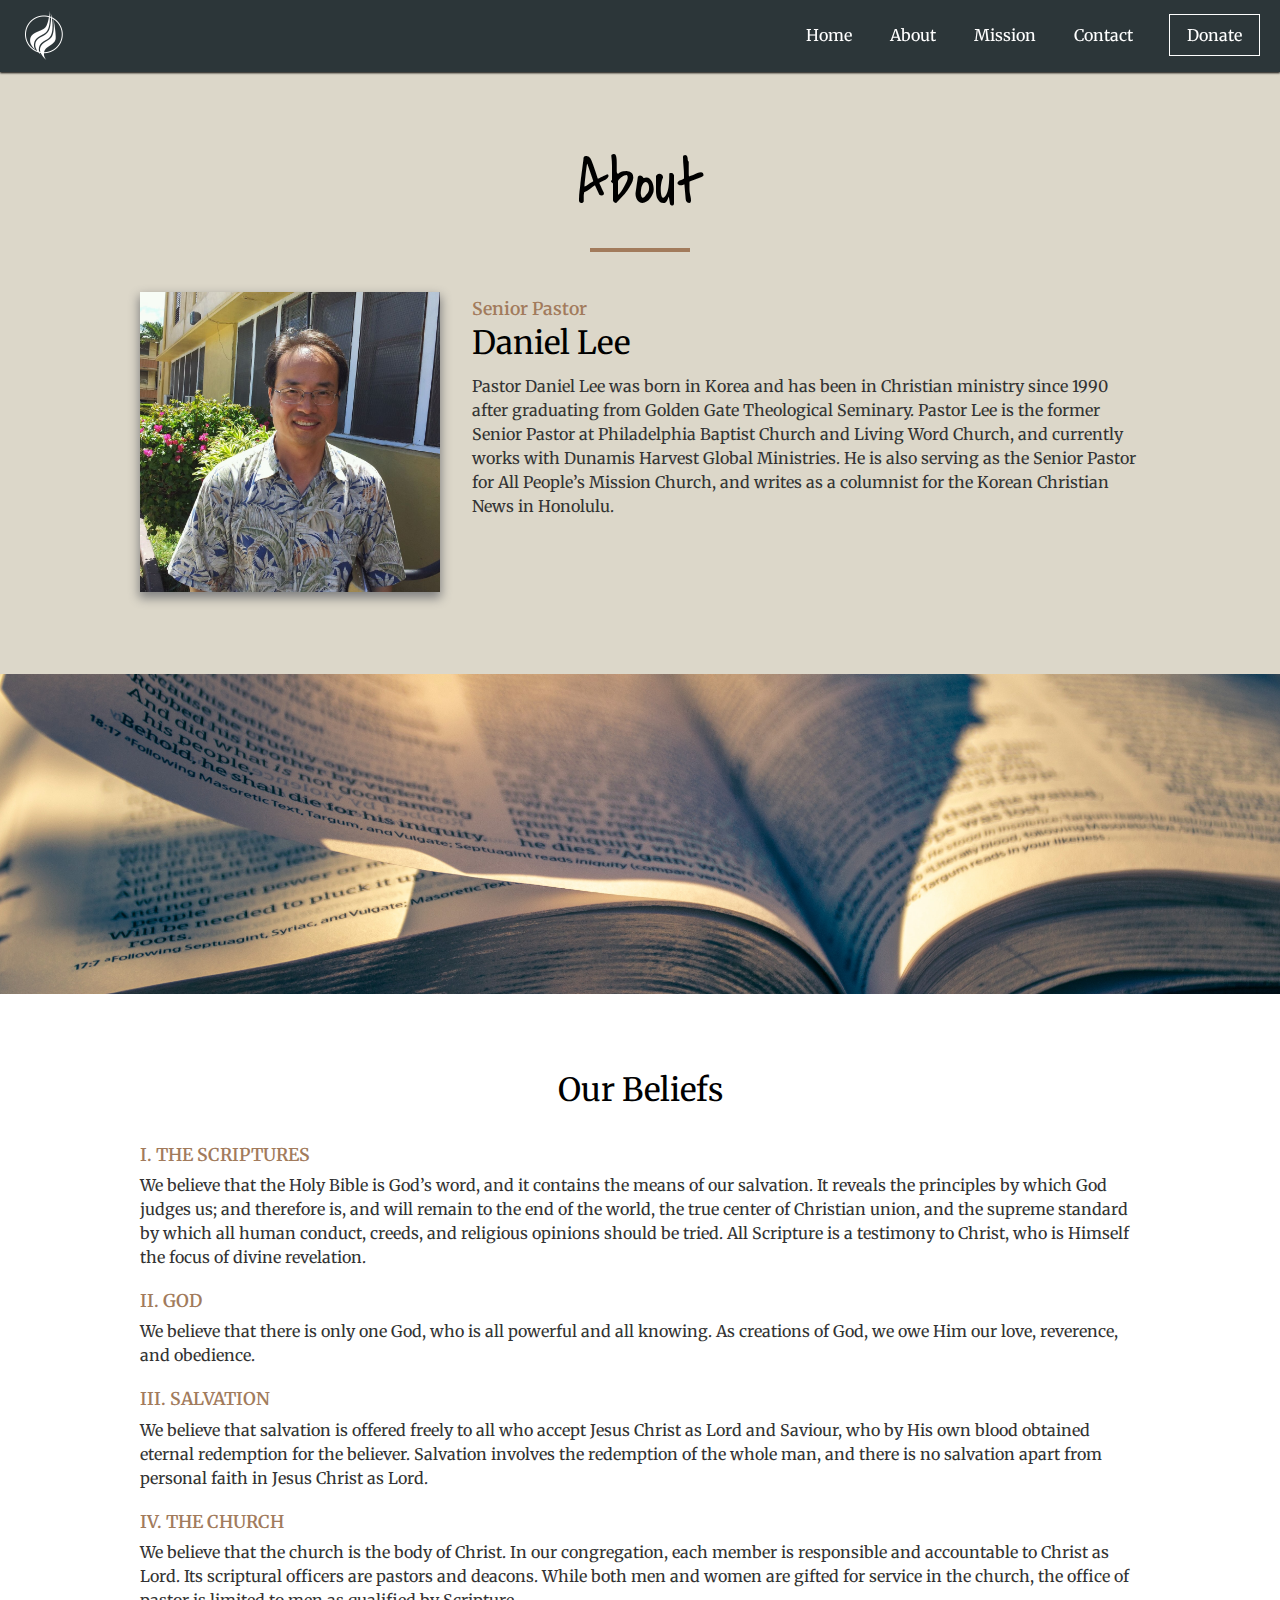
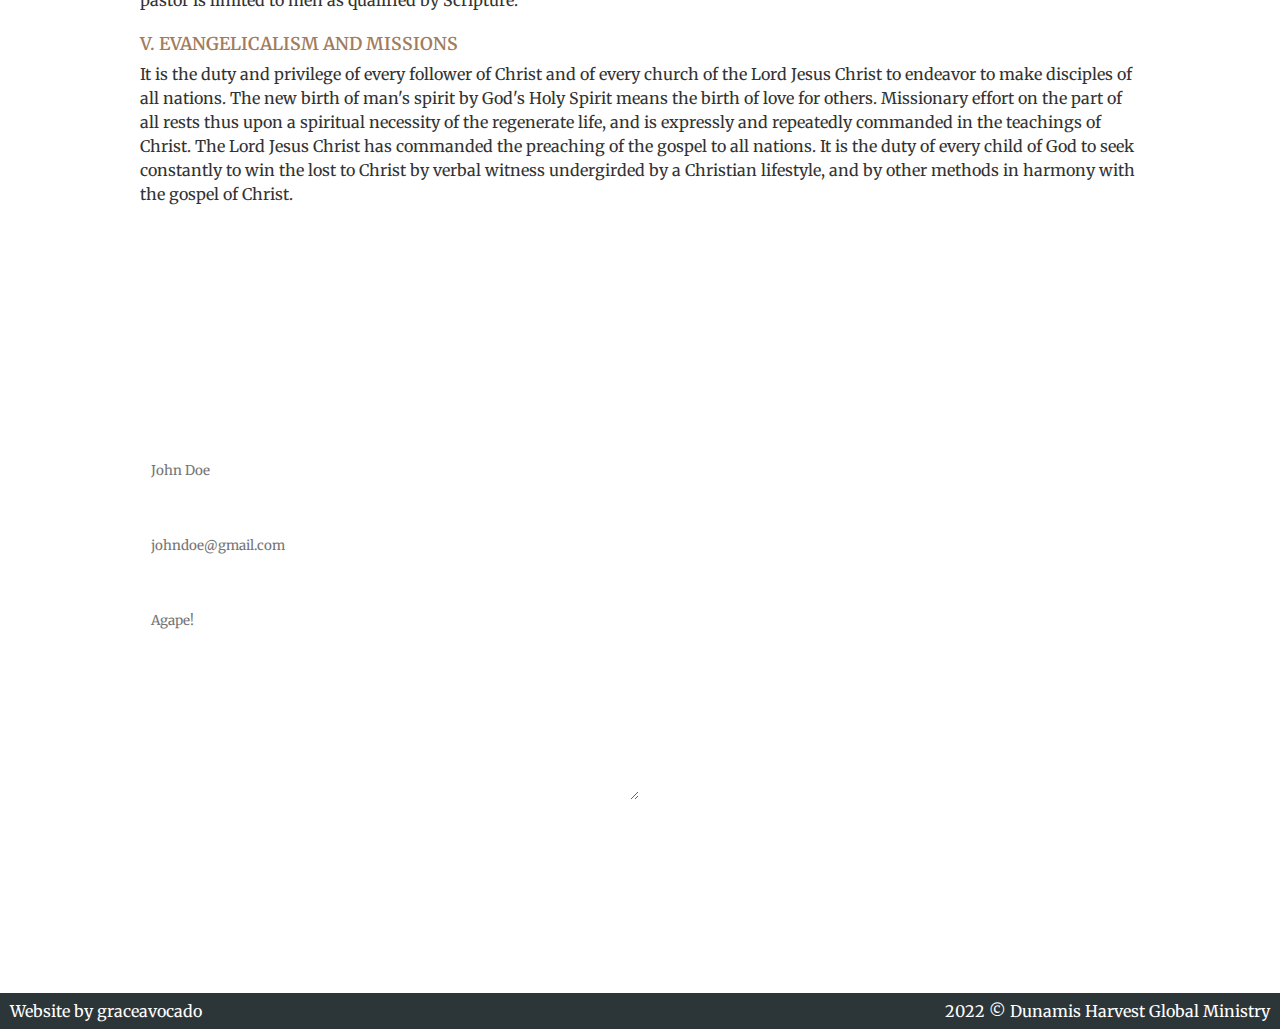
==== about.html @ da5696f4 "nav link fix update" ====
<!DOCTYPE html>
<html lang="en" dir="ltr">

<head>
  <meta charset="utf-8">
  <meta name=viewport content="width=device-width, initial-scale=1, user-scalable=yes">
  <title>About | Dunamis Harvest Global Ministry</title>
  <!-- FAVICON -->
  <link rel="apple-touch-icon" sizes="180x180" href="img/favicon.png">
  <link rel="icon" type="image/png" sizes="32x32" href="img/favicon.png">
  <link rel="icon" type="image/png" sizes="16x16" href="img/favicon.png">

  <!-- CSS FILES -->
  <link rel="stylesheet" href="css/normalize.css">
  <link rel="stylesheet" href="css/style.css">
  <link rel="stylesheet" href="css/media.css">

  <!-- FONTS -->
  <link rel="preconnect" href="https://fonts.googleapis.com">
  <link rel="preconnect" href="https://fonts.gstatic.com" crossorigin>
  <link
    href="https://fonts.googleapis.com/css2?family=Covered+By+Your+Grace&family=Merriweather:ital,wght@0,300;0,400;0,700;0,900;1,300;1,400;1,700;1,900&display=swap"
    rel="stylesheet">
  <!-- ICONS -->
</head>

<body>

  <!-- NAVIGATION -->
  <nav id="nav-bar" class="dark-bg padding nav-shadow">
    <div class="logo">
      <a href="./">
        <img class="logo-img" src="img/icon.png" alt="Dunamis Harvest icon">
      </a>
    </div>
    <div class="toggle">
      <div class="hamburger" id="hamburger-1" onclick="toggleMenu()">
        <span class="line"></span>
        <span class="line"></span>
        <span class="line"></span>
      </div>
    </div>
    <div class="mobile-menu">
      <div id="backdrop" onclick="toggleMenu()"></div>
      <div class="menu">
        <ul>
          <li><a href="./">Home</a></li>
          <li><a href="about.html">About</a></li>
          <li class="dropdown"><a href="mission.html">Mission</a>
            <div class="dropdown-content">
              <a href="pg/philippines.html">Philippines</a>
              <a href="pg/nepal.html">Nepal</a>
              <a href="pg/malaysia.html">Malaysia</a>
            </div>
          </li>
          <li><a href="contact.html">Contact</a></li>
          <span class="outline">
            <a target="_blank" href="https://www.paypal.com/paypalme/dunamisharvest">
              <li>Donate</li>
            </a>
          </span>
        </ul>
      </div>
    </div>
  </nav>

  <!-- HEADER -->
  <div class="header-pg nav-spacing color-bg">
    <h1 class="center-text">About</h1>
    <hr class="mod-hr">
  </div>
  <div class="color-bg spacing-bottom">
    <!-- <div class="width">
      <p>Dunamis Harvest Global Ministry is an international evangelical
        organization dedicated to proclaiming the good news of Jesus Christ and
        demonstrating His love to His people with the power of Holy Spirit. We
        work primarily in Asia within areas characterized by poverty, spiritual
        darkness, and suffering. We would like to share our ministry and bring
        to life the vision we have for the people of God.</p>
    </div> -->
    <!-- spacing-top -->
    <div class="pic-col width ">
      <div class="pic-col-img">
        <img class="shadow-box" src="img/about/daniel.png" alt="picture of Daniel Lee">
      </div>
      <div class="pic-col-text left-space">
        <h4>Senior Pastor</h4>
        <h3 class="pad-heading">Daniel Lee</h3>
        <p>Pastor Daniel Lee was born in Korea and has been in Christian ministry since 1990 after graduating from
          Golden Gate Theological Seminary. Pastor Lee is the former Senior Pastor at Philadelphia Baptist Church and
          Living Word Church, and currently works with Dunamis Harvest Global Ministries. He is also serving as the
          Senior Pastor for All People’s Mission Church, and writes as a columnist for the Korean Christian News in
          Honolulu.</p>
      </div>
    </div>
    <!-- <div class="pic-col width small-spacing-top pic-col-img-rev">
      <div class="pic-col-text">
        <h4>Secretary</h4>
        <h3 class="pad-heading">Tae Hee Kim</h3>
        <p>Tae Hee Kim was an engineer in Santa Clara County before joining the ministry full time. She was a former
          Sunday School Teacher at the Philadelphia Korean Baptist Church for six years and is currently working for All
          People's Mission Church. </p>
      </div>
      <div class="pic-col-img left-space">
        <img class="shadow-box" src="img/about/tae-hee.png" alt="picture of Tae Hee Kim">
      </div>
    </div> -->
  </div>

  <!-- ABOUT-->
  <div class="pic-bg pg-break pic-about">
  </div>

  <div class="width spacing">
    <h3 class="center-text small-spacing-bottom">Our Beliefs</h3>
    <h4 class="all-caps">I. The Scriptures</h4>
    <p>We believe that the Holy Bible is God’s word, and it contains the means of our salvation. It reveals the
      principles by which God judges us; and therefore is, and will remain to the end of the world, the true center of
      Christian union, and the supreme standard by which all human conduct, creeds, and religious opinions should be
      tried. All Scripture is a testimony to Christ, who is Himself the focus of divine revelation. </p>
    <h4 class="text-space-h4 all-caps">II. God</h4>
    <p>We believe that there is only one God, who is all powerful and all knowing. As creations of God, we owe Him our
      love, reverence, and obedience. </p>
    <h4 class="text-space-h4 all-caps">III. Salvation</h4>
    <p>We believe that salvation is offered freely to all who accept Jesus Christ as Lord and Saviour, who by His own
      blood obtained eternal redemption for the believer. Salvation involves the redemption of the whole man, and there
      is no salvation apart from personal faith in Jesus Christ as Lord. </p>
    <h4 class="text-space-h4 all-caps">IV. The Church</h4>
    <p>We believe that the church is the body of Christ. In our congregation, each member is responsible and accountable
      to Christ as Lord. Its scriptural officers are pastors and deacons. While both men and women are gifted for
      service in the church, the office of pastor is limited to men as qualified by Scripture. </p>
    <h4 class="text-space-h4 all-caps">V. Evangelicalism and Missions</h4>
    <p>It is the duty and privilege of every follower of Christ and of every church of the Lord Jesus Christ to endeavor
      to make disciples of all nations. The new birth of man's spirit by God's Holy Spirit means the birth of love for
      others. Missionary effort on the part of all rests thus upon a spiritual necessity of the regenerate life, and is
      expressly and repeatedly commanded in the teachings of Christ. The Lord Jesus Christ has commanded the preaching
      of the gospel to all nations. It is the duty of every child of God to seek constantly to win the lost to Christ by
      verbal witness undergirded by a Christian lifestyle, and by other methods in harmony with the gospel of Christ.
    </p>
  </div>

  <!-- CONTACT -->
  <div class="spacing pic-bg pic-bg pic-contact" alt="Picture of wheat in harvest">
    <div class="width">
      <div class="half-width">
        <h3 class="white-text">Let's Connect</h3>
        <form action="/contact.php">
          <div class="contact-form small-spacing">
            <label class="white-text" for="fname">Name </label>
            <input class="white-contact" type="text" id="name" name="name" placeholder="John Doe" required>
            <label class="white-text" for="fname">Email</label>
            <input class="white-contact" type="text" id="phone-number" name="phone" placeholder="johndoe@gmail.com"
              required>
            <label class="white-text" for="subject">Message</label>
            <textarea class="white-contact" id="subject" name="subject" placeholder="Agape!" style="height:200px"
              required></textarea>
          </div>
          <button class="btn btn-clr" type="submit">Submit</button>
        </form>
      </div>
    </div>
  </div>

  <!-- FOOTER -->
  <footer class="dark-bg white-text padding">
    <div>2022 © Dunamis Harvest Global Ministry</div>
    <div>Website by <a class="white-text" target="_blank" href="https://graceavocado.com/">
        graceavocado</a></div>
  </footer>

  <!-- javascript -->
  <script src="js/script.js" charset="utf-8"></script>
</body>

</html>
---- css/style.css ----
/**************ROOTS */
:root {
  /* COLORS */
  --dark: #2C3639;
  --off-dark: #3F4E4F;
  --bg: #DCD7C9;
  --emphasis: #A27B5C;
  --text-color: #333333;
  /* SPACING */
  --padding: 10px;
  --space: 5rem;
  --small-space: 2rem;
  --nav: 72px;
}

/**************MAIN */
* {
  box-sizing: border-box;
}

html {
  margin: 0;
  min-height: 100%;
}

h1, h2 {
  font-family: 'Covered By Your Grace', cursive;
}

h3, h4 {
  font-family: 'Merriweather', serif;
}

h1 {
  font-size: 5rem;
}

h2 {
  font-size: 3rem;
}

h3 {
  font-size: 2rem;
}

h4 {
  color: var(--emphasis);
  font-size: 1.1rem;
  font-weight: 600;
  line-height: 2;
}

p {
  font-size: 1rem;
  color: var(--text-color);
  line-height: 1.5;
}

body {
  margin: 0;
  font-family: 'Merriweather', serif;
}

a {
  text-decoration: none;
  color: var(--text-color);
}

button {
  font-family: 'Merriweather', serif;
  font-size: 1rem;
  background: none;
}

nav {
  display: flex;
  justify-content: space-between;
  width: 100%;
  position: fixed;
  top: 0;
  z-index: 1;
}

footer {
  display: flex;
  justify-content: space-between;
  flex-direction: row-reverse;
}

footer a:hover {
  color: var(--emphasis);
  transition: 0.3s;
}

/**************CLASS */
/* COLOR */
.color-bg {
  background-color: var(--bg);
}

.dark-bg {
  background-color: var(--dark);
}

.off-dark-bg {
  background-color: var(--off-dark);
}

.white-text {
  color: white;
}

/* DIV BOX */
.shadow-box {
  box-shadow: 0px 5px 10px 1px gray;
}

.center-block {
  margin: auto;
}

/* TEXT */
.center-text {
  text-align: center;
}

.shadow-text {
  text-shadow: 4px 4px 20px black;
}

.pad-heading {
  padding-bottom: 15px;
}

.all-caps {
  text-transform: uppercase;
}

.dunamis {
  font-weight: 800;
  /* color: var(--emphasis); */
  color: var(--bg);
}

.breadcrumb:hover {
  color: var(--emphasis);
  transition: 0.3s;
}

/* SPACE */
.padding {
  padding: var(--padding);
}

.spacing {
  padding: var(--space) 0rem;
}

.spacing-top {
  padding-top: var(--space);
}

.spacing-bottom {
  padding-bottom: var(--space);
}

.small-spacing {
  padding: var(--small-space) 0rem;
}

.small-spacing-top {
  padding-top: var(--small-space);
}

.small-spacing-bottom {
  padding-bottom: var(--small-space);
}

.left-space {
  padding-left: var(--small-space);
}

.right-space {
  padding-right: var(--small-space);
}

.text-space-h4 {
  padding-top: 15px;
}

.text-space-top {
  padding-top: 10px;
}

.nav-spacing {
  margin-top: var(--nav);
}

.width {
  max-width: 1000px;
  width: 90%;
  margin: auto;
}

.half-width {
  max-width: 500px;
  width: 100%;
}

/* NAVBAR */
.toggle {
  display: none;
}

.menu {
  margin: 10px 20px 10px 10px;
}

.menu a {
  color: white;
}

.menu a:hover {
  color: var(--emphasis);
  transition: 0.3s;
}

.menu li {
  display: inline-block;
  padding: 17px;
}

.mobile-menu {
  position: fixed;
  top: 0;
  right: 0;
  z-index: 2;
}

.logo-img {
  height: 50px;
  padding-left: 15px;
}

.nav-shadow {
  box-shadow: 0px 1px 2px 0px black;
}

.outline {
  border: 1px solid white;
  padding: 10px 0px;
  margin-left: 15px;
}

.outline:hover {
  background-color: white;
  color: var(--emphasis);
  transition: 0.3s;
}

/* dropdown */
.dropdown-content {
  display: none;
  position: absolute;
  min-width: 150px;
  margin-top: 15px;
  margin-left: -20px;
  z-index: 5;
}

.dropdown-content a {
  background-color: var(--dark);
  padding: 20px;
  text-decoration: none;
  display: block;
}

.dropdown {
  position: relative;
  display: inline-block;
}

.dropdown:hover .dropdown-content {display: block;}

.dropdown-content a:hover {background-color: var(--off-dark);}

/* HAMBURGER */
.toggle {
  padding-top: 6px;
}

.hamburger .line {
  width: 50px;
  height: 2px;
  background-color: #ecf0f1;
  display: block;
  margin: 8px auto;
  -webkit-transition: all 0.3s ease-in-out;
  -o-transition: all 0.3s ease-in-out;
  transition: all 0.3s ease-in-out;
}

.hamburger:hover {
  cursor: pointer;
}

#hamburger-1.is-active .line:nth-child(2) {
  opacity: 0;
}

#hamburger-1.is-active .line:nth-child(1) {
  -webkit-transform: translateY(13px) rotate(45deg);
  -ms-transform: translateY(13px) rotate(45deg);
  -o-transform: translateY(13px) rotate(45deg);
  transform: translateY(13px) rotate(45deg);
}

#hamburger-1.is-active .line:nth-child(3) {
  -webkit-transform: translateY(-13px) rotate(-45deg);
  -ms-transform: translateY(-13px) rotate(-45deg);
  -o-transform: translateY(-13px) rotate(-45deg);
  transform: translateY(-13px) rotate(-45deg);
  /* x alignment */
  margin-top: 13.75px;
}

/* PICTURE BACKGROUND */
.pic-bg {
  background-position: center;
  background-repeat: no-repeat;
  background-size: cover;
  position: relative;
}

.pg-break {
  height: 20rem;
}

.pic-china {
  background-image: url("../img/mission/nuno-alberto-china-unsplash.jpg");
}

.pic-s-korea {
  background-image: url("../img/mission/sava-bobov-s-korea-unsplash.jpg");
}

.pic-nepal {
  background-image: url("../img/mission/giuseppe-mondi-nepal-unsplash.png");
}

.pic-malaysia {
  background-image: url("../img/mission/esmonde-yong-malaysia-unsplash.jpg");
}

.pic-philippines {
  background-image: url("../img/mission/gino-philippines-unsplash.jpg");
}

.pic-contact {
  background-image: url("../img/main/nadine-redlich-unsplash.png");
  /* why does this need it? */
  margin-bottom: -2px;
}

.pic-about {
  background-image: url("../img/main/timothy-eberly-unsplash.jpg");
}

.pic-contact2 {
  background-image: url("../img/main/alex-woods-unsplash.jpg");
}

/* HEADER */
.header {
  padding: 15rem 0rem;
  display: flex;
  justify-content: center;
  background-image: url("../img/main/header-bg.png");
}

.header-sub {
  /* display: grid;
  grid-template-columns: auto auto auto;
  gap: 15px; */
  display: flex;
}

.header-sub {
  color: white;
}

/* .header-sub {
  grid-column: 1;
}

.header-vers {
  grid-column-start: 2;
  grid-column-end: 3;
} */

.header-pg {
  padding: var(--space) 0rem var(--small-space) 0rem;
  /* display: flex; */
  justify-content: center;
}

.mod-hr {
  border: 2px solid var(--emphasis);
  width: 100px;
  margin-top: 2rem;
}

.white-hr {
  color: white;
  margin: 20px;
}

/* PICTURE COLUMN */
.pic-col {
  display: flex;
}

.pic-col-img img {
  width: 300px;
}

.pic-col-text {
}

/* THREE COLUMN */
.grid-col {
  display: grid;
  grid-template-columns: 1fr 1fr 1fr;
  gap: 15px;
}

.grid-unit {
  height: 300px;
}

.bottom-text {
  position: absolute;
  left: 0;
  right: 0;
  /* top: 0; */
  bottom: 0;
  margin: auto;
}

/* BUTTON */
.btn {
  display: inline-block;
  cursor: pointer;
  padding: 15px;
  margin: 15px 0px;
  text-align: center;
  width: 150px;
}

.btn-dark:hover {
  background-color: var(--dark);
  color: white;
  transition: 0.3s;
}

.btn-dark {
  border: 1px solid var(--text-color);
}

.btn-white {
  border: 1.5px solid white;
  background-color: white;
}

.btn-white:hover {
  border: 1.5px solid var(--emphasis);
  background-color: var(--emphasis);
  color: white;
  transition: 0.3s;
}

.btn-clr {
  /* filter: brightness(0.8); */
  border: 1.5px solid white;
  color: white;
}

.btn-clr:hover {
  background-color: white;
  color: var(--text-color);
  transition: 0.3s;
}

/* CONTACT FORM */
.contact-form {
  display: flex;
  flex-direction: column;
}

.white-contact {
  color: white;
  border: 1px solid white;
}

.dark-contact {
  color: var(--text-color);
  border: 1px solid var(--text-color);
}

textarea, input {
  font-family: 'Merriweather', serif;
  background: none;
  outline: none;
  padding: 10px;
}

label {
  padding-bottom: 5px;
}

input {
  margin-bottom: 15px;
}
---- css/media.css ----
@media (max-width: 1400px) {
  .header {
    padding: 10rem 0rem;
  }

  h1 {
    font-size: 4rem;
  }
}

@media (max-width: 800px) {
  #backdrop {
    /* display: none; */
    background-color: black;
    position: fixed;
    /* margin-top: -10px; */
    width: 100%;
    height: 100%;
    z-index: 0;
    opacity: .3;
    left: 0;
    transition: .3s;
  }

  .toggle {
    display: block;
    padding-right: 15px;
  }

  .mobile-menu {
    display: none;
    background-color: var(--dark);
    height: 100%;
    width: 80%;
    max-width: 300px;
    margin-top: var(--nav);
    z-index: 1;
  }

  .menu {
    position: fixed;
    z-index: 5;
    background-color: var(--dark);
    height: 100%;
    width: 80%;
    max-width: 300px;
    margin: 0;
    padding-left: 10px;
  }

  .menu li {
    display: block;
    margin-left: 25px;
  }

  .dropdown-content {
    display: block;
    position: relative;
    margin-left: 10px;
    margin-bottom: -10px;
    /* margin-top: 0px; */
    /* z-index: 0; */
  }

  .dropdown-content a {
    color: var(--bg);
    padding: 10px;
  }

  .outline {
    display: inline-block;
    padding: 0px;
    margin-top: 10px;
    margin-left: 25px;
  }

  .outline li {
    margin-left: 0;
  }

  .visibility {
    display: block;
  }

  .header {
    padding: 5rem 0rem;
    z-index: 0;
  }

  .pic-col {
    /* display: block; */
    flex-direction: column;
  }

  .pic-col-img {
    padding-bottom: 1.5rem;
    /* text-align: center; */
  }

  .pic-col-img-rev {
    flex-direction: column-reverse;
    padding-top: 3rem;
  }

  .left-space {
    padding-left: 0;
  }

  .grid-col {
    grid-template-columns: 1fr 1fr;
    /* max-width: 300px; */
    /* margin: auto; */
  }

  .pg-break {
    height: 10rem;
  }
}

@media (max-width: 570px) {

  .header-sub {
    flex-direction: column;
  }

  .white-hr {
    margin: 10px 0px;
  }
  .grid-col {
    grid-template-columns: 1fr;
    max-width: 300px;
    margin: auto;
  }

  footer {
    flex-direction: column;
    text-align: center;
    font-size: .8rem;
    line-height: 1.5;
  }
}
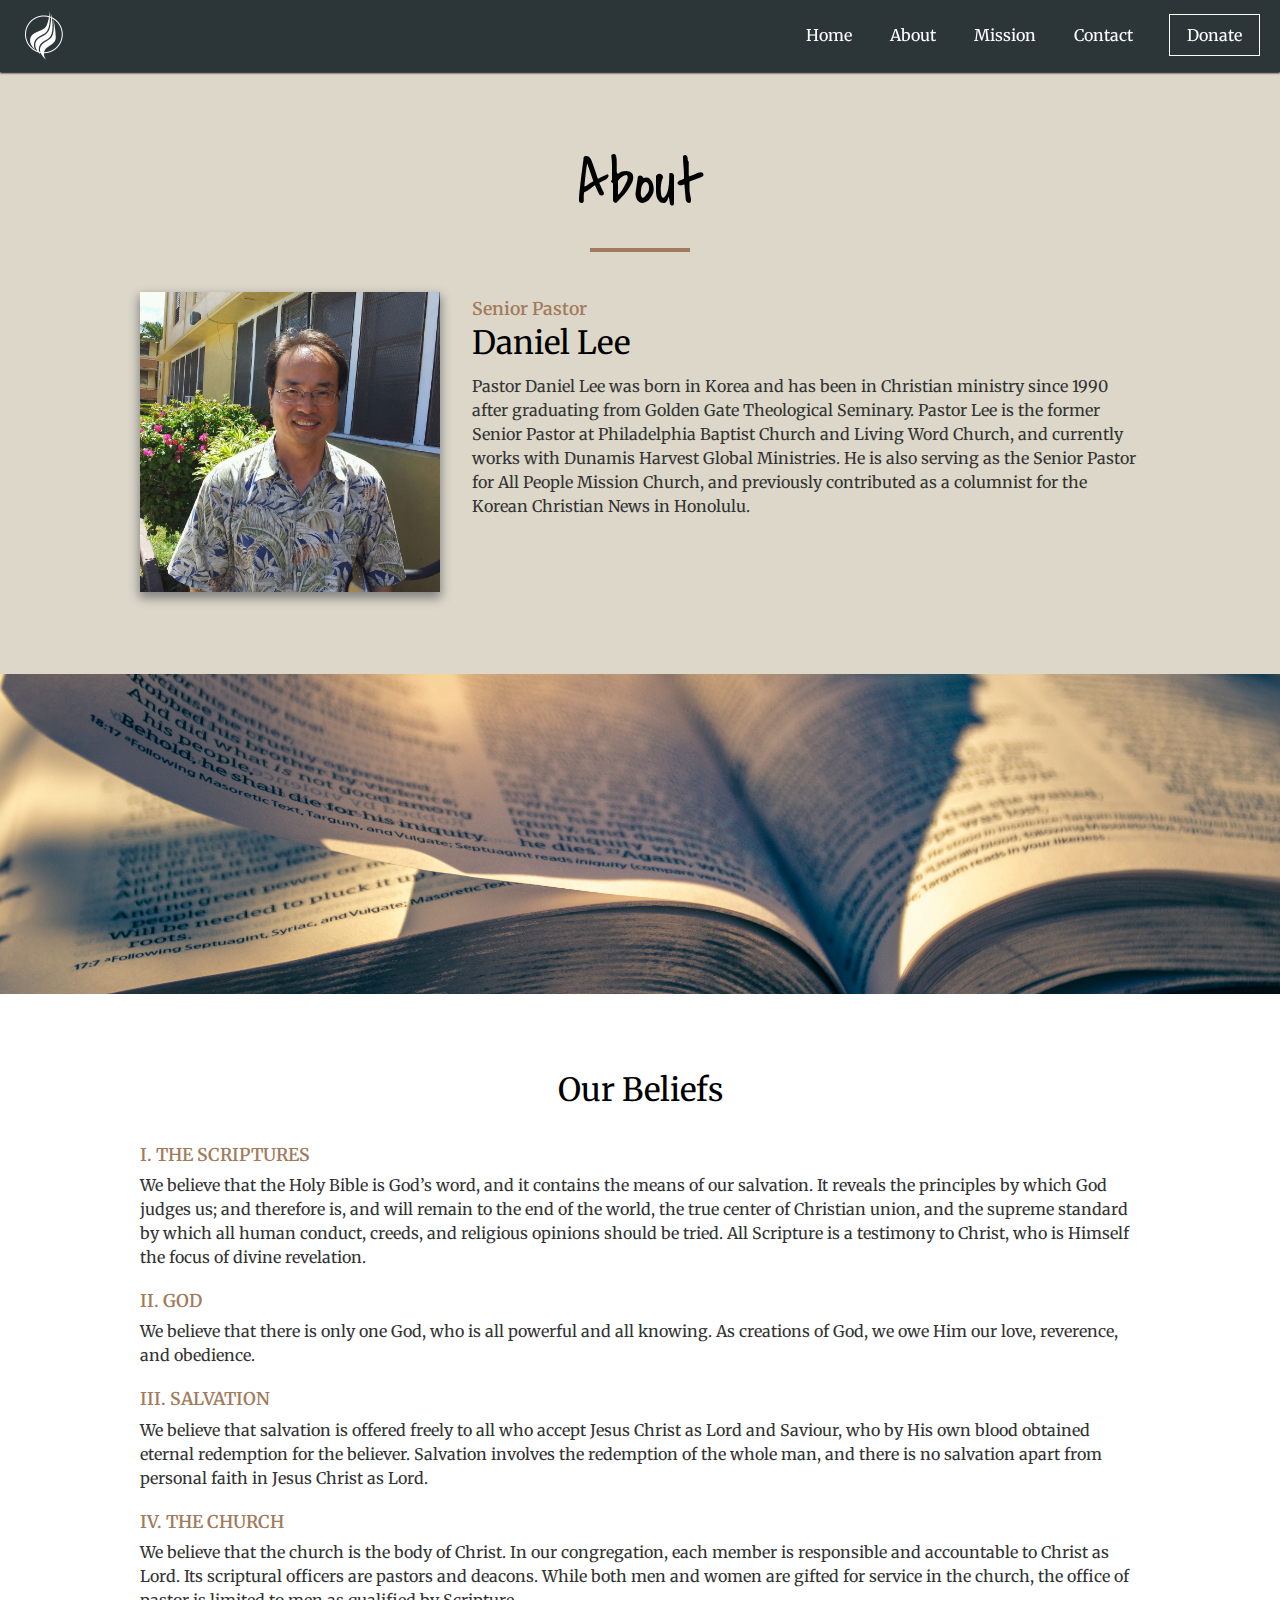
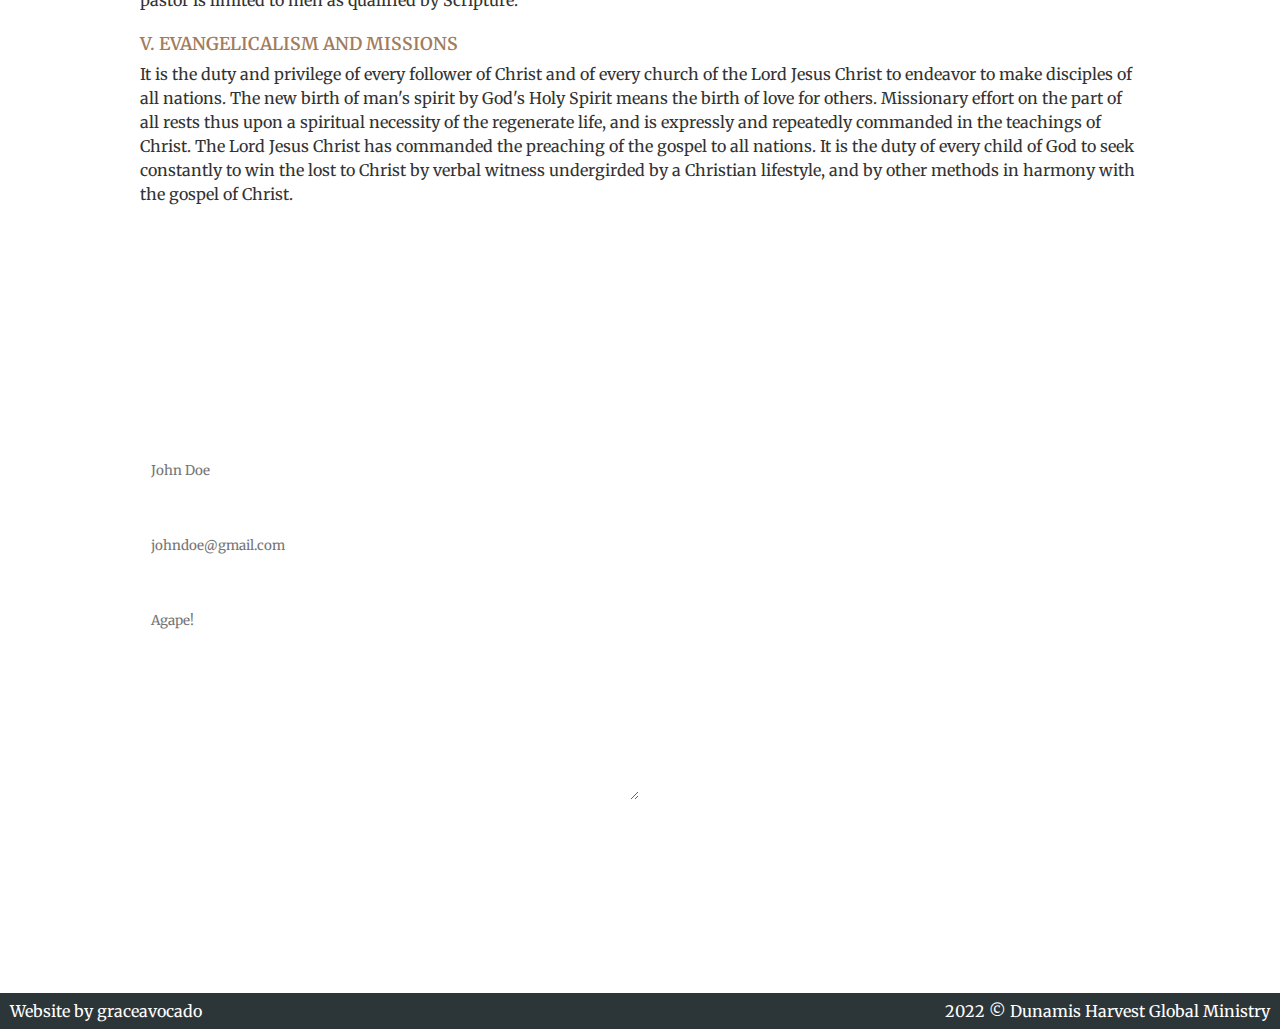
==== commit a7948df0: "thailand update" ====
--- a/about.html
+++ b/about.html
@@ -51,11 +51,12 @@
               <a href="pg/philippines.html">Philippines</a>
               <a href="pg/nepal.html">Nepal</a>
               <a href="pg/malaysia.html">Malaysia</a>
+              <a href="pg/thailand.html">Thailand</a>
             </div>
           </li>
           <li><a href="contact.html">Contact</a></li>
           <span class="outline">
-            <a target="_blank" href="https://www.paypal.com/paypalme/dunamisharvest">
+            <a target="_blank" onclick="donateBtnClose()" href="https://www.paypal.com/paypalme/dunamisharvest">
               <li>Donate</li>
             </a>
           </span>
@@ -89,8 +90,8 @@
         <p>Pastor Daniel Lee was born in Korea and has been in Christian ministry since 1990 after graduating from
           Golden Gate Theological Seminary. Pastor Lee is the former Senior Pastor at Philadelphia Baptist Church and
           Living Word Church, and currently works with Dunamis Harvest Global Ministries. He is also serving as the
-          Senior Pastor for All People’s Mission Church, and writes as a columnist for the Korean Christian News in
-          Honolulu.</p>
+          Senior Pastor for All People Mission Church, and previously contributed as a columnist for the Korean
+          Christian News in Honolulu.</p>
       </div>
     </div>
     <!-- <div class="pic-col width small-spacing-top pic-col-img-rev">
--- a/css/style.css
+++ b/css/style.css
@@ -356,6 +356,10 @@
   background-image: url("../img/mission/gino-philippines-unsplash.jpg");
 }
 
+.pic-thailand {
+  background-image: url("../img/mission/mathew-schwartz-thailand-unsplash.jpg");
+}
+
 .pic-contact {
   background-image: url("../img/main/nadine-redlich-unsplash.png");
   /* why does this need it? */
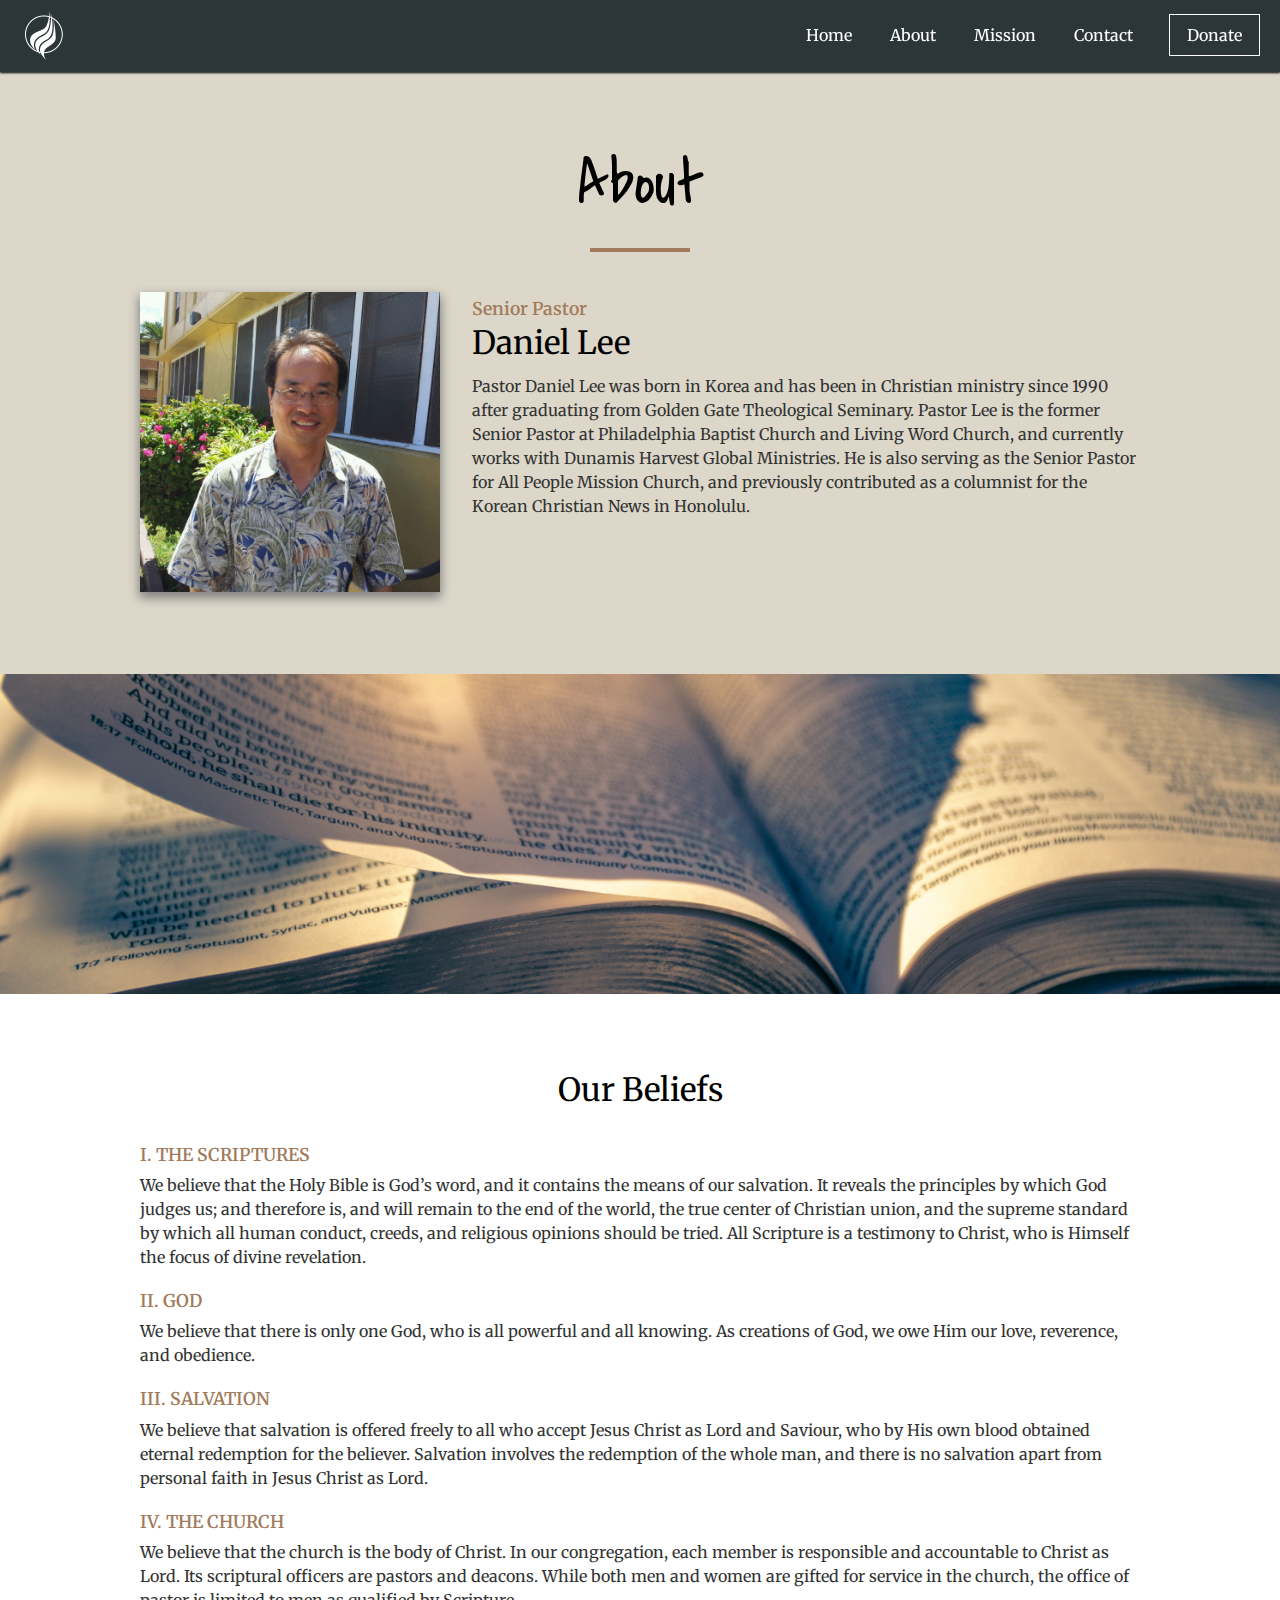
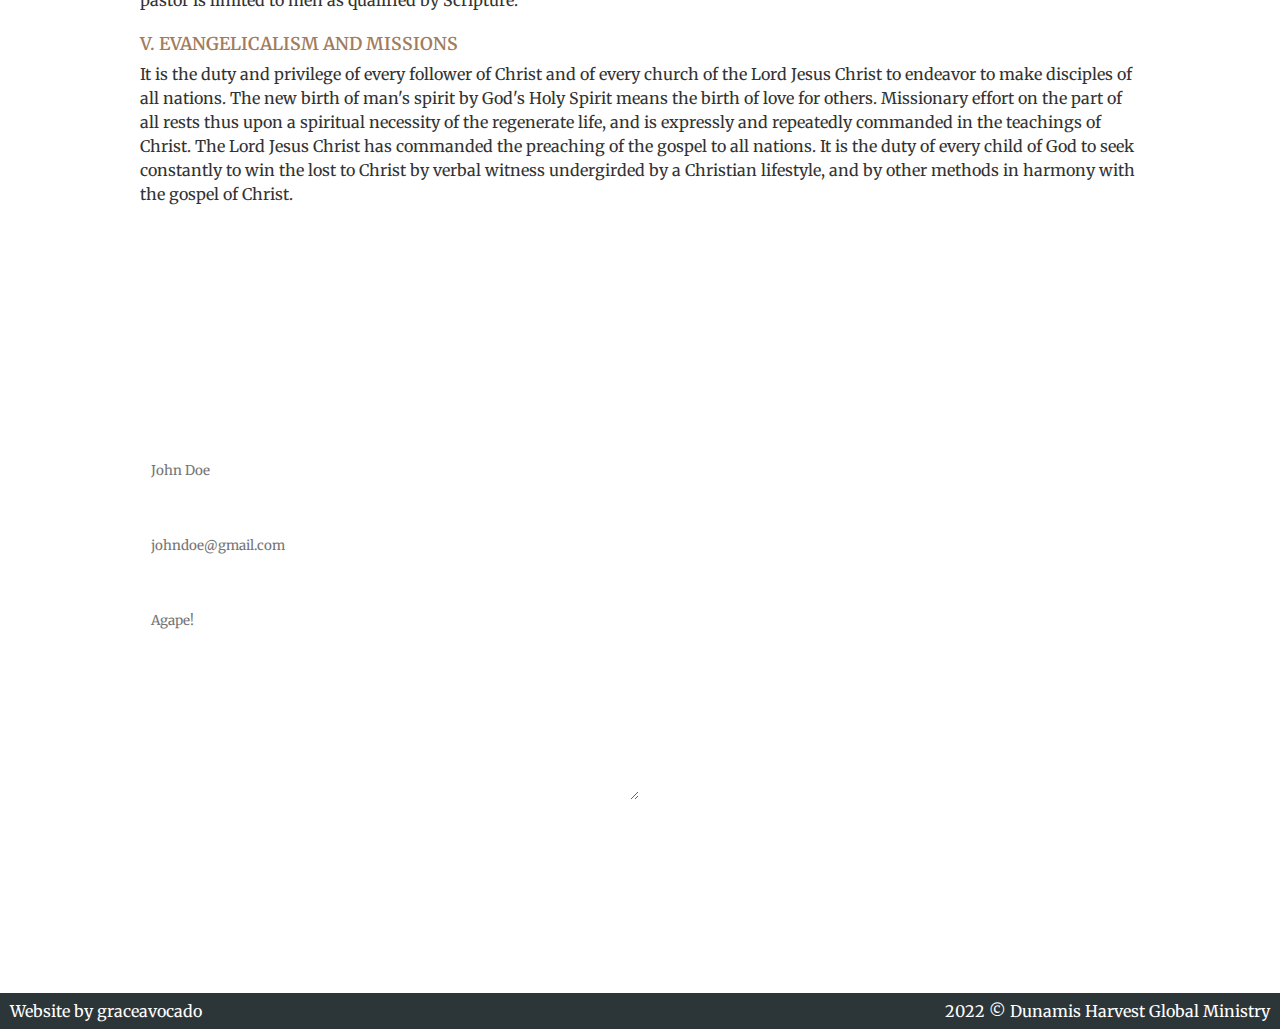
==== commit 73a7e996: "donate button update" ====
--- a/about.html
+++ b/about.html
@@ -56,7 +56,8 @@
           </li>
           <li><a href="contact.html">Contact</a></li>
           <span class="outline">
-            <a target="_blank" onclick="donateBtnClose()" href="https://www.paypal.com/paypalme/dunamisharvest">
+            <a target="_blank" onclick="donateBtnClose()"
+              href="https://www.paypal.com/donate/?business=DW2LJLTSXPQLU&no_recurring=0&item_name=Dunamis+Harvest+Global+Ministries&currency_code=USD">
               <li>Donate</li>
             </a>
           </span>
